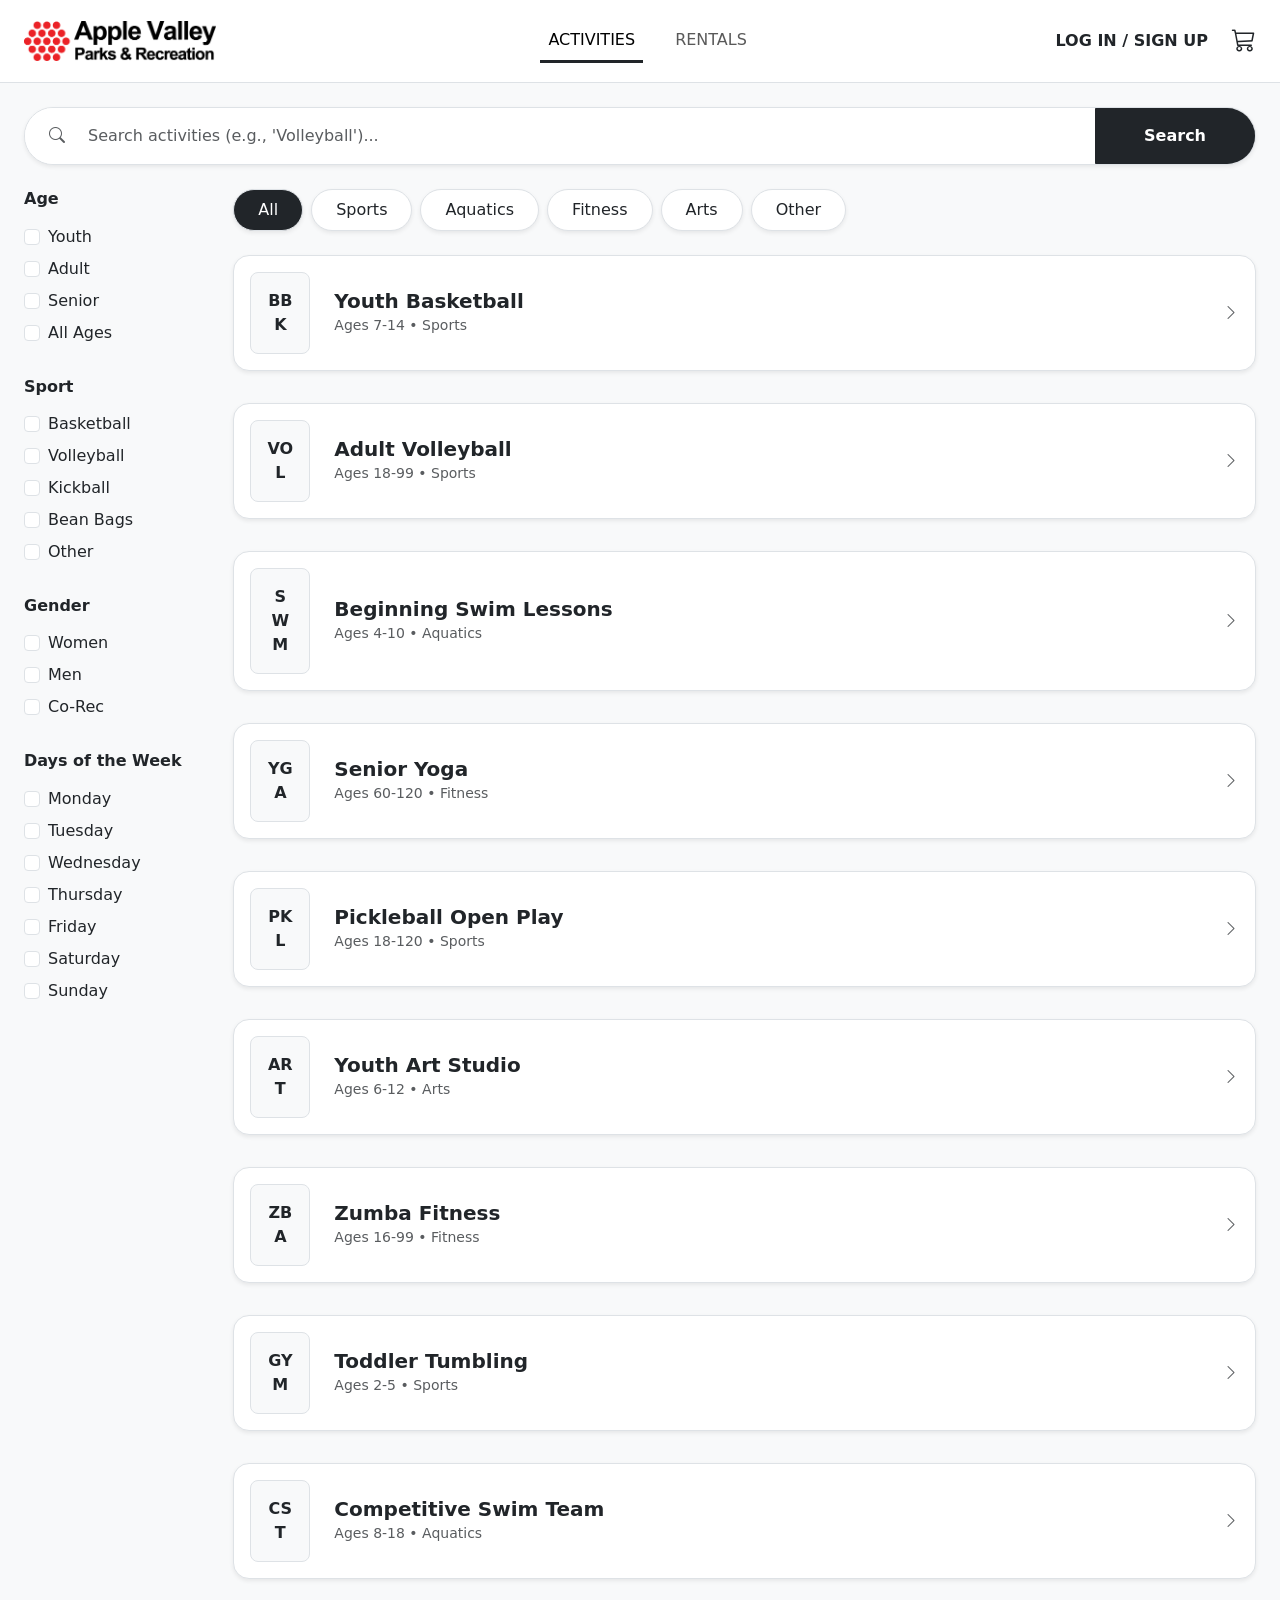
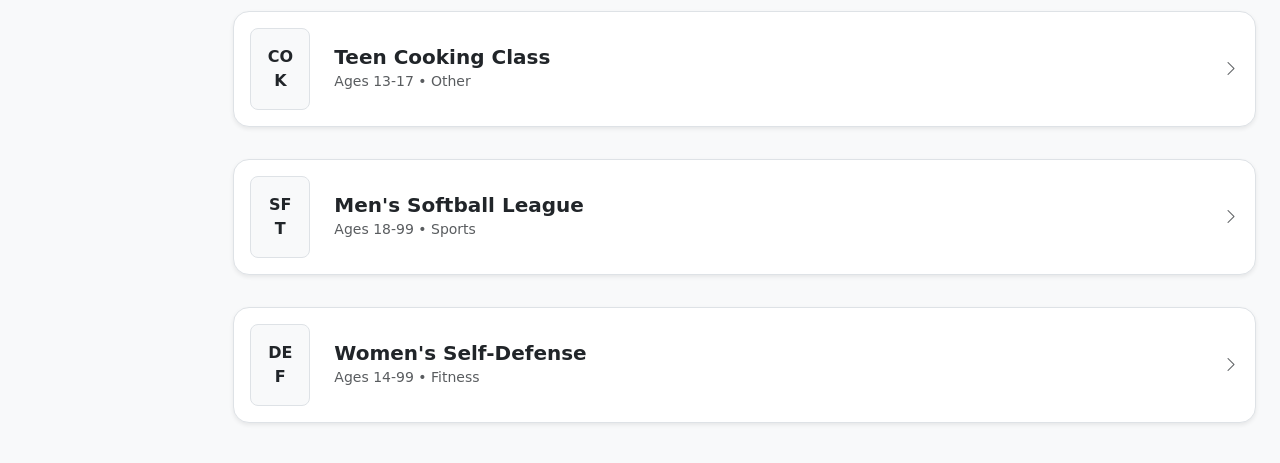
==== account.html @ 7d09435e "Created working prototype" ====
<!DOCTYPE html>
<html lang="en">
<head>
    <meta charset="UTF-8">
    <meta name="viewport" content="width=device-width, initial-scale=1.0">
    <title>Account - Apple Valley Parks & Rec</title>
    <link href="https://cdn.jsdelivr.net/npm/bootstrap@5.3.0/dist/css/bootstrap.min.css" rel="stylesheet">
    <link rel="stylesheet" href="https://cdn.jsdelivr.net/npm/bootstrap-icons@1.11.1/font/bootstrap-icons.css">
    <link rel="stylesheet" href="css/styles.css">
    <style>
        .member-card {
            border: 1px solid #000;
            border-radius: 1rem;
            padding: 1.25rem 1.5rem;
            display: flex;
            justify-content: space-between;
            align-items: center;
        }
        .btn-dark-rounded {
            background-color: #2d2f3b;
            color: white;
            border-radius: 0.75rem;
            padding: 0.5rem 1.5rem;
            border: none;
            font-weight: 500;
        }
        .btn-dark-rounded:hover {
            background-color: #1a1c24;
            color: white;
        }
        .form-control-custom {
            background-color: #f8f9fa;
            border-radius: 0.75rem;
            border: 1px solid #ced4da;
            padding: 0.6rem 1rem;
        }
    </style>
</head>
<body class="bg-white">

    <nav class="navbar navbar-expand-lg navbar-light bg-white border-bottom py-3">
        <div class="container-fluid px-4">
            <a class="navbar-brand d-flex align-items-center" href="index.html">
                <img src="/img/AVLogo.png" alt="Logo" width="auto" height="40" class="me-2">
            </a>
            <div class="collapse navbar-collapse justify-content-center">
                <ul class="navbar-nav gap-4">
                    <li class="nav-item"><a class="nav-link" href="index.html">ACTIVITIES</a></li>
                    <li class="nav-item"><a class="nav-link" href="rentals.html">RENTALS</a></li>
                </ul>
            </div>
            <div class="d-flex align-items-center gap-4">
                <a href="account.html" id="main-nav-link" class="text-decoration-none text-dark fw-bold border-bottom border-dark border-3">ACCOUNT</a>
                <a href="cart.html" class="text-dark position-relative">
                    <i class="bi bi-cart3 fs-4"></i>
                    <span id="cart-badge" class="position-absolute top-0 start-100 translate-middle badge rounded-pill bg-danger d-none" style="font-size: 0.6rem;">0</span>
                </a>
            </div>
        </div>
    </nav>

    <div class="container py-5">
        <div class="row gx-5">
            <div class="col-md-6">
                <h2 class="fw-bold mb-4">Family Members</h2>
                <div id="members-list"></div>
                
                <div class="d-flex gap-2 mt-3">
                    <button id="open-add-member" class="btn btn-dark-rounded">Add Family Member</button>
                    <button id="sign-out-btn" class="btn btn-outline-danger rounded-3 px-4">Sign Out</button>
                </div>
            </div>

            <div class="col-md-6">
                <div class="mb-5">
                    <h2 class="fw-bold mb-3">Address</h2>
                    <div class="d-flex align-items-start gap-3">
                        <p id="address-display" class="fs-5 mb-0 text-muted">No address provided</p>
                        <button id="edit-address-btn" class="btn btn-dark-rounded btn-sm">Edit</button>
                    </div>
                </div>

                <div>
                    <h2 class="fw-bold mb-3">Payment Methods</h2>
                    <p class="fs-5 mb-3">Mastercard ending in 4567</p>
                    <button id="add-payment-btn" class="btn btn-dark-rounded">Add Payment Method</button>
                </div>
            </div>
        </div>
    </div>

    <div class="modal fade" id="addMemberModal" tabindex="-1" aria-hidden="true">
        <div class="modal-dialog modal-dialog-centered">
            <div class="modal-content rounded-4 border-0 shadow">
                <div class="modal-header border-0 pb-0">
                    <h5 class="modal-title fw-bold fs-4">Add Household Member</h5>
                    <button type="button" class="btn-close" data-bs-dismiss="modal" aria-label="Close"></button>
                </div>
                <div class="modal-body p-4">
                    <form id="add-member-form">
                        <div class="mb-3">
                            <label class="form-label fw-bold">Full Name</label>
                            <input type="text" id="new-member-name" class="form-control form-control-custom" required>
                        </div>
                        <div class="mb-3">
                            <label class="form-label fw-bold">Age</label>
                            <input type="number" id="new-member-age" class="form-control form-control-custom" required>
                        </div>
                        <div class="mb-4">
                            <label class="form-label fw-bold d-block">Gender</label>
                            <div class="d-flex gap-3">
                                <div class="form-check">
                                    <input class="form-check-input" type="radio" name="new-gender" id="g-female" value="Female">
                                    <label class="form-check-label" for="g-female">Female</label>
                                </div>
                                <div class="form-check">
                                    <input class="form-check-input" type="radio" name="new-gender" id="g-male" value="Male" checked>
                                    <label class="form-check-label" for="g-male">Male</label>
                                </div>
                                <div class="form-check">
                                    <input class="form-check-input" type="radio" name="new-gender" id="g-other" value="Non-Binary">
                                    <label class="form-check-label" for="g-other">Non-Binary</label>
                                </div>
                            </div>
                        </div>
                        <button type="submit" class="btn btn-dark w-100 py-3 fw-bold rounded-pill shadow">Save Family Member</button>
                    </form>
                </div>
            </div>
        </div>
    </div>

    <div class="modal fade" id="addressModal" tabindex="-1" aria-hidden="true">
        <div class="modal-dialog modal-dialog-centered">
            <div class="modal-content rounded-4 border-0 shadow">
                <div class="modal-header border-0 pb-0">
                    <h5 class="fw-bold">Update Address</h5>
                    <button type="button" class="btn-close" data-bs-dismiss="modal"></button>
                </div>
                <div class="modal-body p-4">
                    <form id="edit-address-form">
                        <div class="mb-3">
                            <label class="form-label fw-bold">Street Address</label>
                            <input type="text" id="input-address" class="form-control form-control-custom" placeholder="e.g. 123 Apple Way" required>
                        </div>
                        <button type="submit" class="btn btn-dark w-100 py-3 rounded-pill fw-bold">Save Address</button>
                    </form>
                </div>
            </div>
        </div>
    </div>

    <script src="https://cdn.jsdelivr.net/npm/bootstrap@5.3.0/dist/js/bootstrap.bundle.min.js"></script>
    <script src="js/auth.js"></script>
    <script src="js/account.js"></script>
</body>
</html>
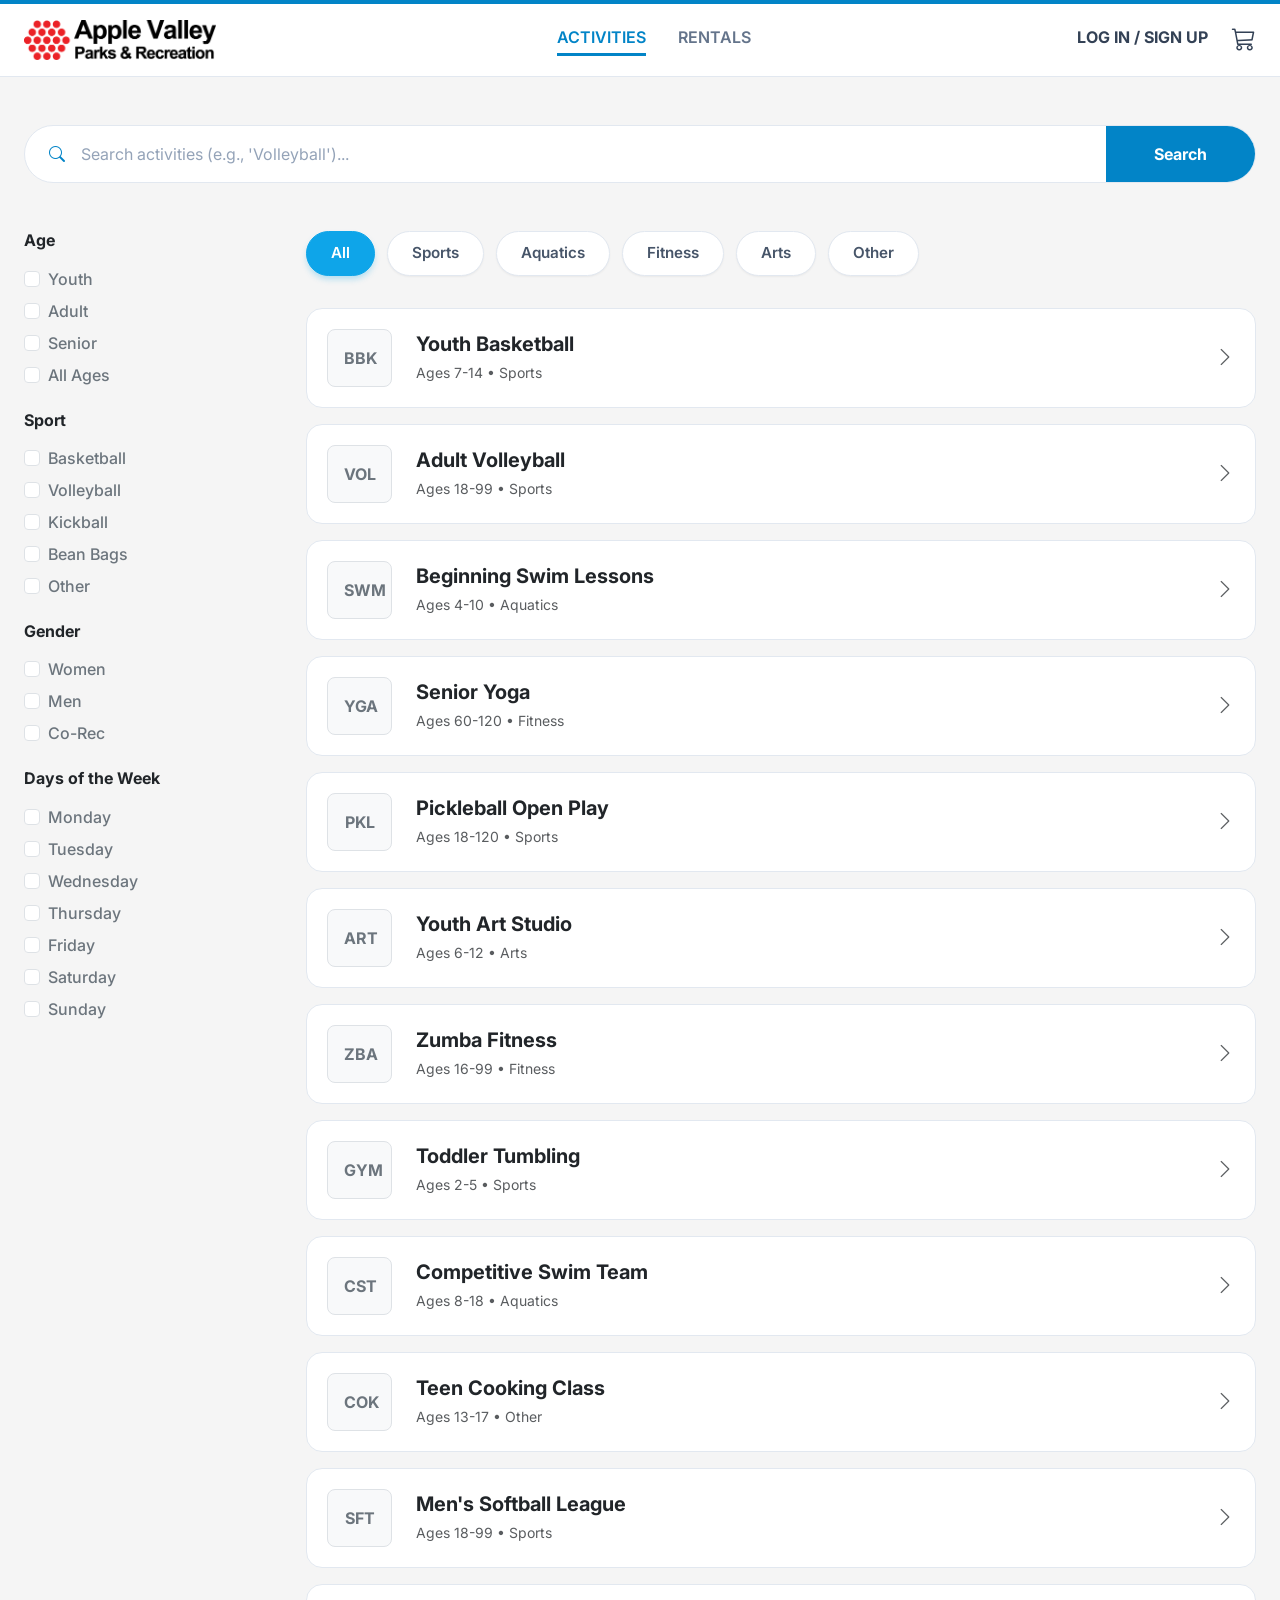
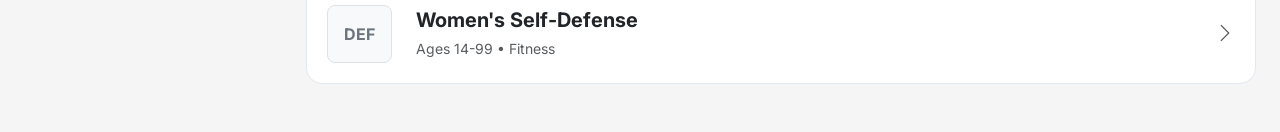
==== commit 2239661a: "UI improvements" ====
--- a/account.html
+++ b/account.html
@@ -7,83 +7,66 @@
     <link href="https://cdn.jsdelivr.net/npm/bootstrap@5.3.0/dist/css/bootstrap.min.css" rel="stylesheet">
     <link rel="stylesheet" href="https://cdn.jsdelivr.net/npm/bootstrap-icons@1.11.1/font/bootstrap-icons.css">
     <link rel="stylesheet" href="css/styles.css">
-    <style>
-        .member-card {
-            border: 1px solid #000;
-            border-radius: 1rem;
-            padding: 1.25rem 1.5rem;
-            display: flex;
-            justify-content: space-between;
-            align-items: center;
-        }
-        .btn-dark-rounded {
-            background-color: #2d2f3b;
-            color: white;
-            border-radius: 0.75rem;
-            padding: 0.5rem 1.5rem;
-            border: none;
-            font-weight: 500;
-        }
-        .btn-dark-rounded:hover {
-            background-color: #1a1c24;
-            color: white;
-        }
-        .form-control-custom {
-            background-color: #f8f9fa;
-            border-radius: 0.75rem;
-            border: 1px solid #ced4da;
-            padding: 0.6rem 1rem;
-        }
-    </style>
 </head>
-<body class="bg-white">
+<body>
 
-    <nav class="navbar navbar-expand-lg navbar-light bg-white border-bottom py-3">
-        <div class="container-fluid px-4">
-            <a class="navbar-brand d-flex align-items-center" href="index.html">
-                <img src="/img/AVLogo.png" alt="Logo" width="auto" height="40" class="me-2">
+    <nav class="site-header navbar navbar-expand-lg">
+        <div class="header-container">
+            <a class="brand-logo" href="index.html">
+                <img src="/img/AVLogo.png" alt="Logo" height="40">
             </a>
-            <div class="collapse navbar-collapse justify-content-center">
-                <ul class="navbar-nav gap-4">
-                    <li class="nav-item"><a class="nav-link" href="index.html">ACTIVITIES</a></li>
-                    <li class="nav-item"><a class="nav-link" href="rentals.html">RENTALS</a></li>
+            
+            <button class="navbar-toggler" type="button" data-bs-toggle="collapse" data-bs-target="#navbarNav">
+                <span class="navbar-toggler-icon"></span>
+            </button>
+            <div class="collapse navbar-collapse center-nav" id="navbarNav">
+                <ul class="nav-links">
+                    <li><a class="nav-link" href="index.html">ACTIVITIES</a></li>
+                    <li><a class="nav-link" href="rentals.html">RENTALS</a></li>
                 </ul>
             </div>
-            <div class="d-flex align-items-center gap-4">
-                <a href="account.html" id="main-nav-link" class="text-decoration-none text-dark fw-bold border-bottom border-dark border-3">ACCOUNT</a>
-                <a href="cart.html" class="text-dark position-relative">
-                    <i class="bi bi-cart3 fs-4"></i>
-                    <span id="cart-badge" class="position-absolute top-0 start-100 translate-middle badge rounded-pill bg-danger d-none" style="font-size: 0.6rem;">0</span>
+
+            <div class="user-actions">
+                <a href="account.html" id="main-nav-link" class="account-link active">ACCOUNT</a>
+                <a href="cart.html" class="cart-link">
+                    <i class="bi bi-cart3 cart-icon"></i>
+                    <span id="cart-badge" class="cart-badge d-none">0</span>
                 </a>
             </div>
         </div>
     </nav>
 
-    <div class="container py-5">
+
+    <div class="page-container">
         <div class="row gx-5">
-            <div class="col-md-6">
-                <h2 class="fw-bold mb-4">Family Members</h2>
+            
+            <div class="col-lg-6 mb-5 mb-lg-0">
+                <h2 class="fw-bold mb-4" style="color: #0f172a;">Family Members</h2>
+                
                 <div id="members-list"></div>
                 
-                <div class="d-flex gap-2 mt-3">
-                    <button id="open-add-member" class="btn btn-dark-rounded">Add Family Member</button>
-                    <button id="sign-out-btn" class="btn btn-outline-danger rounded-3 px-4">Sign Out</button>
+                <div class="d-flex flex-wrap gap-3 mt-4">
+                    <button id="open-add-member" class="btn-primary">Add Family Member</button>
+                    <button id="sign-out-btn" class="btn-danger-outline">Sign Out</button>
                 </div>
             </div>
 
-            <div class="col-md-6">
+            <div class="col-lg-6">
                 <div class="mb-5">
-                    <h2 class="fw-bold mb-3">Address</h2>
-                    <div class="d-flex align-items-start gap-3">
-                        <p id="address-display" class="fs-5 mb-0 text-muted">No address provided</p>
-                        <button id="edit-address-btn" class="btn btn-dark-rounded btn-sm">Edit</button>
+                    <h2 class="fw-bold mb-3" style="color: #0f172a;">Address</h2>
+                    <div class="info-card">
+                        <p id="address-display" class="fs-5 mb-0 text-secondary flex-grow-1">No address provided</p>
+                        <button id="edit-address-btn" class="btn-secondary">Edit</button>
                     </div>
                 </div>
 
                 <div>
-                    <h2 class="fw-bold mb-3">Payment Methods</h2>
-                    <p class="fs-5 mb-3">Mastercard ending in 4567</p>
-                    <button id="add-payment-btn" class="btn btn-dark-rounded">Add Payment Method</button>
+                    <h2 class="fw-bold mb-3" style="color: #0f172a;">Payment Methods</h2>
+                    <div class="info-card">
+                        <i class="bi bi-credit-card-2-front fs-3" style="color: #0284c7;"></i>
+                        <p class="fs-5 mb-0 flex-grow-1 text-secondary">Mastercard ending in 4567</p>
+                        <button id="add-payment-btn" class="btn-secondary">Add</button>
+                    </div>
                 </div>
             </div>
         </div>
@@ -91,39 +74,39 @@
 
     <div class="modal fade" id="addMemberModal" tabindex="-1" aria-hidden="true">
         <div class="modal-dialog modal-dialog-centered">
-            <div class="modal-content rounded-4 border-0 shadow">
-                <div class="modal-header border-0 pb-0">
-                    <h5 class="modal-title fw-bold fs-4">Add Household Member</h5>
+            <div class="modal-content custom-modal">
+                <div class="custom-modal-header">
+                    <h5 class="custom-modal-title">Add Household Member</h5>
                     <button type="button" class="btn-close" data-bs-dismiss="modal" aria-label="Close"></button>
                 </div>
-                <div class="modal-body p-4">
+                <div class="custom-modal-body">
                     <form id="add-member-form">
                         <div class="mb-3">
-                            <label class="form-label fw-bold">Full Name</label>
+                            <label class="form-label fw-bold text-secondary">Full Name</label>
                             <input type="text" id="new-member-name" class="form-control form-control-custom" required>
                         </div>
                         <div class="mb-3">
-                            <label class="form-label fw-bold">Age</label>
+                            <label class="form-label fw-bold text-secondary">Age</label>
                             <input type="number" id="new-member-age" class="form-control form-control-custom" required>
                         </div>
                         <div class="mb-4">
-                            <label class="form-label fw-bold d-block">Gender</label>
-                            <div class="d-flex gap-3">
+                            <label class="form-label fw-bold d-block text-secondary">Gender</label>
+                            <div class="d-flex gap-4">
                                 <div class="form-check">
                                     <input class="form-check-input" type="radio" name="new-gender" id="g-female" value="Female">
-                                    <label class="form-check-label" for="g-female">Female</label>
+                                    <label class="form-check-label fw-medium text-secondary" for="g-female">Female</label>
                                 </div>
                                 <div class="form-check">
                                     <input class="form-check-input" type="radio" name="new-gender" id="g-male" value="Male" checked>
-                                    <label class="form-check-label" for="g-male">Male</label>
+                                    <label class="form-check-label fw-medium text-secondary" for="g-male">Male</label>
                                 </div>
                                 <div class="form-check">
                                     <input class="form-check-input" type="radio" name="new-gender" id="g-other" value="Non-Binary">
-                                    <label class="form-check-label" for="g-other">Non-Binary</label>
+                                    <label class="form-check-label fw-medium text-secondary" for="g-other">Non-Binary</label>
                                 </div>
                             </div>
                         </div>
-                        <button type="submit" class="btn btn-dark w-100 py-3 fw-bold rounded-pill shadow">Save Family Member</button>
+                        <button type="submit" class="btn-primary w-100 py-3 mt-2">Save Family Member</button>
                     </form>
                 </div>
             </div>
@@ -132,18 +115,18 @@
 
     <div class="modal fade" id="addressModal" tabindex="-1" aria-hidden="true">
         <div class="modal-dialog modal-dialog-centered">
-            <div class="modal-content rounded-4 border-0 shadow">
-                <div class="modal-header border-0 pb-0">
-                    <h5 class="fw-bold">Update Address</h5>
+            <div class="modal-content custom-modal">
+                <div class="custom-modal-header">
+                    <h5 class="custom-modal-title">Update Address</h5>
                     <button type="button" class="btn-close" data-bs-dismiss="modal"></button>
                 </div>
-                <div class="modal-body p-4">
+                <div class="custom-modal-body">
                     <form id="edit-address-form">
-                        <div class="mb-3">
-                            <label class="form-label fw-bold">Street Address</label>
+                        <div class="mb-4">
+                            <label class="form-label fw-bold text-secondary">Street Address</label>
                             <input type="text" id="input-address" class="form-control form-control-custom" placeholder="e.g. 123 Apple Way" required>
                         </div>
-                        <button type="submit" class="btn btn-dark w-100 py-3 rounded-pill fw-bold">Save Address</button>
+                        <button type="submit" class="btn-primary w-100 py-3">Save Address</button>
                     </form>
                 </div>
             </div>
--- a/css/styles.css
+++ b/css/styles.css
@@ -0,0 +1,570 @@
+@import url('https://fonts.googleapis.com/css2?family=Inter:wght@400;600;700&display=swap');
+
+
+.member-card {
+background-color: white;
+border: 1px solid #e2e8f0;
+border-radius: 1rem;
+padding: 1.25rem 1.5rem;
+display: flex;
+justify-content: space-between;
+align-items: center;
+margin-bottom: 1rem;
+box-shadow: 0 1px 2px 0 rgba(0, 0, 0, 0.05);
+transition: border-color 0.2s;
+}
+.member-card:hover {
+border-color: #7dd3fc;
+}
+
+.form-control-custom {
+background-color: #f0f9ff;
+border-radius: 0.75rem;
+border: 1px solid #bae6fd;
+padding: 0.75rem 1rem;
+color: #334155;
+transition: all 0.2s;
+}
+.form-control-custom:focus {
+background-color: white;
+border-color: #38bdf8;
+box-shadow: 0 0 0 0.25rem rgba(56, 189, 248, 0.25);
+outline: none;
+}
+
+.btn-danger-outline {
+background-color: transparent;
+color: #ef4444;
+border: 2px solid #fca5a5;
+border-radius: 50rem;
+padding: 10px 24px;
+font-weight: 700;
+transition: all 0.2s;
+text-decoration: none;
+}
+.btn-danger-outline:hover {
+background-color: #ef4444;
+color: white;
+border-color: #ef4444;
+}
+
+.info-card {
+background: white;
+border: 1px solid #e2e8f0;
+border-radius: 1rem;
+padding: 1.5rem;
+display: flex;
+align-items: center;
+gap: 1.5rem;
+box-shadow: 0 1px 2px 0 rgba(0, 0, 0, 0.05);
+}
+
+body {
+    font-family: 'Inter', sans-serif;
+    color: #334155;
+    background-color: #f5f5f5;
+}
+
+ul {
+    list-style: none;
+    padding: 0;
+    margin: 0;
+}
+
+.page-container {
+    padding: 3rem 1.5rem;
+    max-width: 1400px;
+    margin: 0 auto;
+}
+
+.layout-grid {
+    display: grid;
+    grid-template-columns: 250px 1fr;
+    gap: 2rem;
+}
+
+@media (max-width: 768px) {
+    .layout-grid {
+        grid-template-columns: 1fr;
+    }
+}
+
+.site-header {
+    background-color: white;
+    border-bottom: 1px solid #e2e8f0;
+    /* Brand color stripe at the top */
+    border-top: 4px solid #0284c7; /* Sky Blue 600 */
+    padding: 1rem 0;
+    transition: all 0.3s ease;
+}
+
+.header-container {
+    display: flex;
+    align-items: center;
+    justify-content: space-between;
+    padding: 0 1.5rem;
+    width: 100%;
+}
+
+.brand-logo {
+    display: flex;
+    align-items: center;
+    margin-right: 1rem;
+}
+
+.center-nav {
+    justify-content: center;
+}
+
+.nav-links {
+    display: flex;
+    gap: 2rem;
+}
+
+.nav-link {
+    font-weight: 600;
+    color: #64748b;
+    text-decoration: none;
+    transition: color 0.2s;
+    padding-bottom: 0.25rem;
+}
+
+.nav-link:hover {
+    color: #0284c7;
+}
+
+.nav-link.active {
+    color: #0284c7;
+    border-bottom: 3px solid #0284c7;
+}
+
+.user-actions {
+    display: flex;
+    align-items: center;
+    gap: 1.5rem;
+}
+
+.account-link {
+    text-decoration: none;
+    color: #334155;
+    font-weight: 700;
+    transition: all 0.2s;
+    padding-bottom: 0.25rem; 
+    border-bottom: 3px solid transparent; 
+}
+
+.account-link:hover {
+    color: #0284c7;
+}
+
+.account-link.active {
+    color: #0284c7;
+    border-bottom: 3px solid #0284c7;
+}
+
+.cart-link {
+    color: #334155;
+    position: relative;
+    text-decoration: none;
+    transition: color 0.2s;
+}
+
+.cart-link:hover {
+    color: #0284c7;
+}
+
+.cart-icon {
+    font-size: 1.5rem;
+}
+
+.cart-badge {
+    position: absolute;
+    top: 0;
+    right: 0;
+    transform: translate(50%, -50%);
+    background-color: #ea580c;
+    color: white;
+    border-radius: 50rem;
+    padding: 0.25em 0.5em;
+    font-size: 0.65rem;
+    font-weight: 700;
+    box-shadow: 0 2px 4px rgba(234, 88, 12, 0.3);
+}
+
+.search-wrapper {
+    display: flex;
+    align-items: center;
+    background: white;
+    border: 1px solid #e2e8f0;
+    border-radius: 50rem;
+    margin-bottom: 3rem;
+    overflow: hidden;
+    transition: transform 0.2s, box-shadow 0.2s, border-color 0.2s;
+}
+
+.search-wrapper:focus-within {
+    transform: translateY(-2px);
+    box-shadow: 0 10px 25px -5px rgba(2, 132, 199, 0.1);
+    border-color: #7dd3fc;
+}
+
+.search-icon {
+    padding-left: 1.5rem;
+    padding-right: 0.5rem;
+    color: #0284c7;
+}
+
+.search-input {
+    flex-grow: 1;
+    border: none;
+    padding: 1rem 0.5rem;
+    outline: none;
+    background: transparent;
+    color: #334155;
+}
+
+.search-input::placeholder {
+    color: #94a3b8;
+}
+
+.clear-btn {
+    background: transparent;
+    border: none;
+    color: #94a3b8;
+    padding: 0 1rem;
+    cursor: pointer;
+    transition: color 0.2s;
+}
+
+.clear-btn:hover {
+    color: #ef4444;
+}
+
+.btn-search {
+    background-color: #0284c7;
+    color: white;
+    border: none;
+    padding: 1rem 3rem;
+    font-weight: 700;
+    cursor: pointer;
+    transition: background-color 0.2s;
+}
+
+.btn-search:hover {
+    background-color: #0369a1;
+}
+
+#filter-sidebar {
+    position: sticky;
+    top: 20px;
+}
+
+.filter-title {
+    font-weight: 700;
+    text-transform: uppercase;
+    font-size: 0.875rem;
+    margin-bottom: 1rem;
+    color: #0f172a;
+    letter-spacing: 0.05em;
+}
+
+.catalog-tabs {
+    display: flex;
+    flex-wrap: wrap;
+    gap: 0.75rem;
+    margin-bottom: 2rem;
+    padding: 0;
+}
+
+.catalog-tab-btn {
+    display: inline-block;
+    background-color: white;
+    border: 1px solid #e2e8f0;
+    color: #475569;
+    border-radius: 50rem;
+    padding: 10px 24px;
+    font-weight: 600;
+    font-size: 0.95rem;
+    cursor: pointer;
+    transition: all 0.2s ease;
+    font-family: inherit;
+    outline: none; 
+    box-shadow: 0 1px 2px 0 rgba(0, 0, 0, 0.05);
+}
+
+.catalog-tab-btn:hover {
+    border-color: #7dd3fc;
+    color: #0284c7;
+    background-color: #f0f9ff;
+    transform: translateY(-1px);
+}
+
+.catalog-tab-btn.active {
+    background-color: #0ea5e9;
+    border-color: #0ea5e9;
+    color: white;
+    box-shadow: 0 4px 6px -1px rgba(14, 165, 233, 0.3);
+}
+
+.activity-list {
+    display: flex;
+    flex-direction: column;
+    gap: 1rem;
+}
+
+.activity-card {
+    background: white;
+    border-radius: 16px;
+    border: 1px solid #e2e8f0;
+    padding: 20px;
+    transition: all 0.3s ease;
+    display: flex;
+    justify-content: space-between;
+    align-items: center;
+}
+
+.activity-card:hover {
+    box-shadow: 0 10px 15px -3px rgba(0, 0, 0, 0.05);
+    border-color: #7dd3fc;
+    transform: translateY(-2px);
+}
+
+.btn-primary {
+    background-color: #0284c7;
+    color: white;
+    border: none;
+    border-radius: 50rem;
+    padding: 12px 24px;
+    font-weight: 700;
+    transition: all 0.2s;
+    cursor: pointer;
+}
+
+.btn-primary:hover {
+    background-color: #0369a1;
+    transform: scale(1.02);
+    box-shadow: 0 4px 6px -1px rgba(2, 132, 199, 0.2);
+}
+
+.btn-secondary {
+    background-color: transparent;
+    color: #0284c7;
+    border: 2px solid #0284c7;
+    border-radius: 50rem;
+    padding: 10px 24px;
+    font-weight: 700;
+    text-decoration: none;
+    transition: all 0.2s;
+    display: inline-block;
+}
+
+.btn-secondary:hover {
+    background-color: #0284c7;
+    color: white;
+}
+
+.btn-cancel {
+    background-color: #f1f5f9;
+    color: #475569;
+    border: 1px solid #cbd5e1;
+    border-radius: 10px;
+    padding: 10px;
+    width: 100%;
+    font-weight: 600;
+    cursor: pointer;
+    transition: all 0.2s;
+}
+
+.btn-cancel:hover {
+    background-color: #e2e8f0;
+    color: #0f172a;
+}
+
+.custom-modal {
+    background: white;
+    border-radius: 1rem;
+    box-shadow: 0 20px 25px -5px rgba(0, 0, 0, 0.1), 0 10px 10px -5px rgba(0, 0, 0, 0.04);
+    overflow: hidden;
+    border: 1px solid #f1f5f9;
+}
+
+.custom-modal-header {
+    display: flex;
+    justify-content: space-between;
+    align-items: center;
+    padding: 1.5rem 1.5rem 0;
+}
+
+.custom-modal-title {
+    font-weight: 700;
+    margin: 0;
+    font-size: 1.25rem;
+    color: #0f172a;
+}
+
+.custom-modal-body {
+    padding: 1.5rem;
+}
+
+.custom-modal-footer {
+    padding: 0 1.5rem 1.5rem;
+}
+
+.modal-subtitle {
+    color: #64748b;
+    font-size: 0.875rem;
+    margin-bottom: 1.5rem;
+}
+
+.member-list {
+    display: flex;
+    flex-direction: column;
+    gap: 0.5rem;
+}
+
+.loading-text {
+    text-align: center;
+    padding: 1rem 0;
+    color: #0ea5e9;
+    font-weight: 600;
+}
+
+.auth-body {
+    padding: 2rem 1.5rem;
+}
+
+.auth-icon {
+    font-size: 3.5rem;
+    color: #0284c7;
+    display: block;
+    margin-bottom: 1rem;
+}
+
+.auth-desc {
+    color: #64748b;
+    margin-bottom: 1.5rem;
+}
+
+.auth-actions {
+    display: flex;
+    flex-direction: column;
+    gap: 0.75rem;
+}
+
+.custom-toast-container {
+    position: fixed;
+    bottom: 0;
+    right: 0;
+    padding: 1rem;
+    z-index: 1055;
+}
+
+.custom-toast {
+    background-color: #0284c7;
+    color: white;
+    border-radius: 0.5rem;
+    box-shadow: 0 10px 15px -3px rgba(2, 132, 199, 0.3);
+}
+
+.toast-content {
+    display: flex;
+    align-items: center;
+    justify-content: space-between;
+    padding: 0.75rem 1rem;
+}
+
+.toast-message {
+    font-weight: 600;
+}
+
+.selection-btn {
+    background-color: white;
+    border: 2px solid #e2e8f0;
+    color: #334155;
+    transition: all 0.2s ease;
+    cursor: pointer;
+    outline: none;
+    font-family: inherit;
+}
+
+.selection-btn:not(.disabled):hover {
+    background-color: #f0f9ff;
+    border-color: #38bdf8;
+    transform: translateY(-2px);
+    color: black;
+    box-shadow: 0 4px 6px -1px rgba(2, 132, 199, 0.1);
+}
+
+.selection-btn.disabled {
+    cursor: not-allowed;
+    background-color: #f8fafc;
+}
+
+.summary-card {
+    background: white;
+    border: 1px solid #e2e8f0;
+    border-radius: 1rem;
+    padding: 1.5rem;
+    box-shadow: 0 4px 6px -1px rgba(0, 0, 0, 0.05);
+}
+.back-link {
+    color: #64748b;
+    text-decoration: none;
+    font-weight: 600;
+    transition: color 0.2s;
+}
+.back-link:hover {
+    color: #0284c7;
+}
+.total-price {
+    color: #0284c7;
+}
+
+.prototype-message-card {
+    background: white;
+    border: 1px solid #e2e8f0;
+    border-radius: 1.5rem;
+    padding: 4rem 2rem;
+    text-align: center;
+    max-width: 600px;
+    margin: 4rem auto;
+    box-shadow: 0 10px 15px -3px rgba(0, 0, 0, 0.05);
+}
+.prototype-icon {
+    font-size: 4rem;
+    color: #0284c7; /* Sky Blue 600 */
+    margin-bottom: 1.5rem;
+    display: inline-block;
+}
+
+.signup-card {
+    max-width: 450px;
+    border-radius: 1.5rem;
+    border: 1px solid #dee2e6;
+}
+.form-control-custom {
+    background-color: #f8f9fa;
+    border-radius: 0.75rem;
+    border: 1px solid #ced4da;
+    padding: 0.6rem 1rem;
+}
+.btn-signup {
+    background-color: #2d2f3b;
+    color: white;
+    border-radius: 1rem;
+    padding: 0.75rem 2.5rem;
+    font-weight: bold;
+}
+.btn-signup:hover {
+    background-color: #1a1c24;
+    color: white;
+}
+
+.signup-card {
+    max-width: 450px;
+    width: 100%;
+    background: white;
+    border-radius: 1.5rem;
+    border: 1px solid #e2e8f0;
+    box-shadow: 0 20px 25px -5px rgba(0, 0, 0, 0.1), 0 10px 10px -5px rgba(0, 0, 0, 0.04);
+}
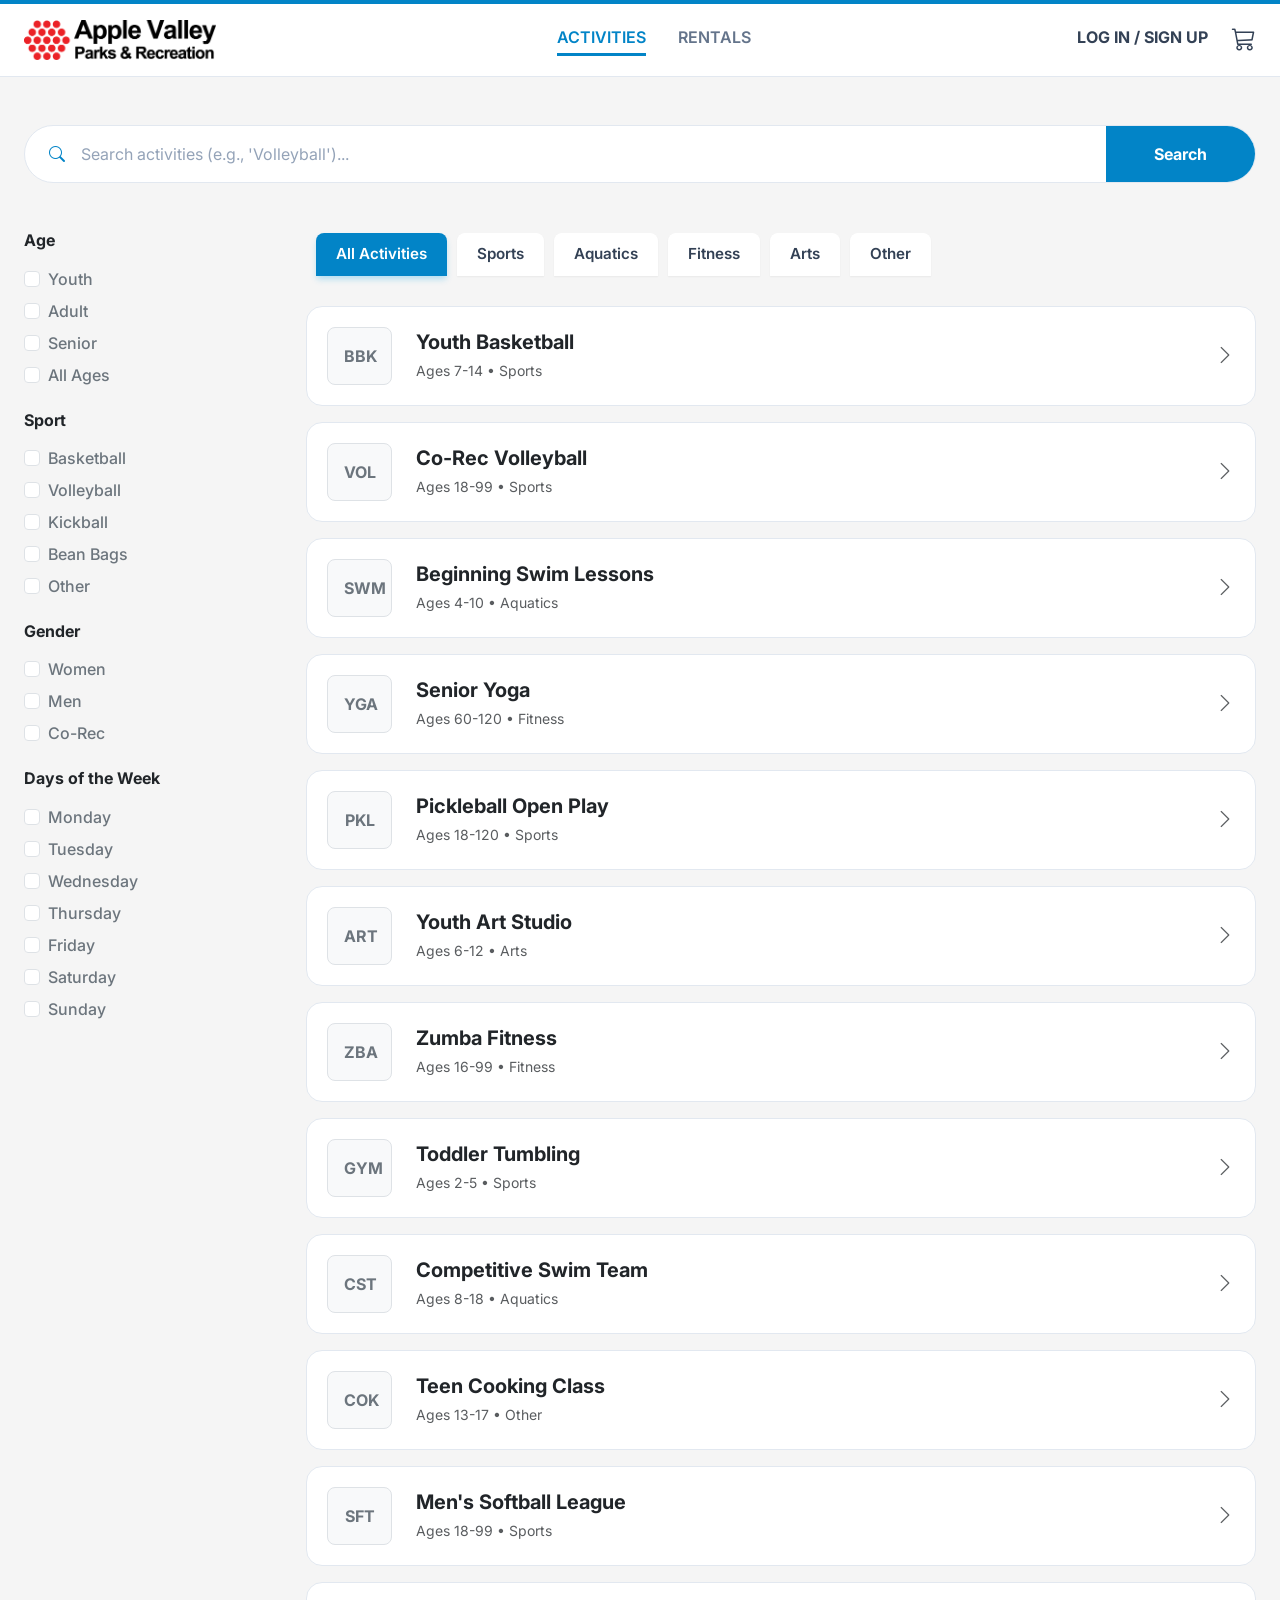
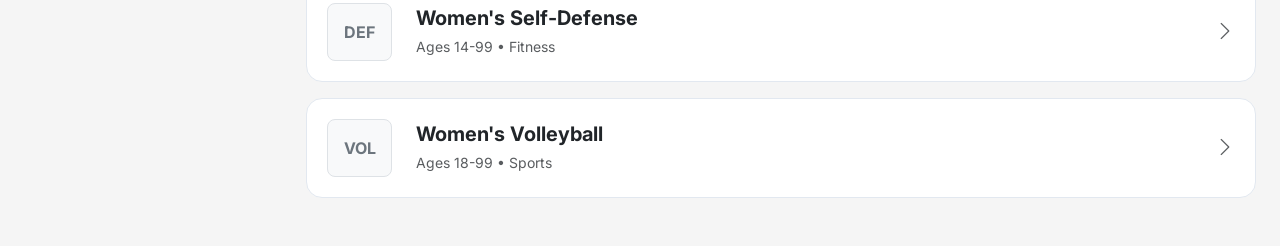
==== commit 11bd0941: "Updated UI" ====
--- a/account.html
+++ b/account.html
@@ -76,7 +76,7 @@
         <div class="modal-dialog modal-dialog-centered">
             <div class="modal-content custom-modal">
                 <div class="custom-modal-header">
-                    <h5 class="custom-modal-title">Add Household Member</h5>
+                    <h5 class="custom-modal-title">Add Family Member</h5>
                     <button type="button" class="btn-close" data-bs-dismiss="modal" aria-label="Close"></button>
                 </div>
                 <div class="custom-modal-body">
@@ -93,11 +93,11 @@
                             <label class="form-label fw-bold d-block text-secondary">Gender</label>
                             <div class="d-flex gap-4">
                                 <div class="form-check">
-                                    <input class="form-check-input" type="radio" name="new-gender" id="g-female" value="Female">
+                                    <input class="form-check-input" type="radio" name="new-gender" id="g-female" value="Female" checked>
                                     <label class="form-check-label fw-medium text-secondary" for="g-female">Female</label>
                                 </div>
                                 <div class="form-check">
-                                    <input class="form-check-input" type="radio" name="new-gender" id="g-male" value="Male" checked>
+                                    <input class="form-check-input" type="radio" name="new-gender" id="g-male" value="Male">
                                     <label class="form-check-label fw-medium text-secondary" for="g-male">Male</label>
                                 </div>
                                 <div class="form-check">
--- a/css/styles.css
+++ b/css/styles.css
@@ -567,4 +567,45 @@
     border-radius: 1.5rem;
     border: 1px solid #e2e8f0;
     box-shadow: 0 20px 25px -5px rgba(0, 0, 0, 0.1), 0 10px 10px -5px rgba(0, 0, 0, 0.04);
+}
+
+.catalog-tabs {
+    display: flex;
+    gap: 4px;
+    margin-bottom: 2rem;
+    padding: 0 10px;
+    gap: 10px;
+    border-bottom: 2px solid var(--slate-200);
+}
+
+.catalog-tab-btn {
+    background: #fff;
+    border: 1px solid var(--slate-200);
+    border-bottom: none;
+    padding: 10px 20px;
+    font-weight: 600;
+    font-size: 0.95rem;
+    color: var(--slate-600);
+    cursor: pointer;
+    transition: all 0.2s ease;
+    font-family: inherit;
+    outline: none;
+    
+    border-radius: 8px 8px 0 0; 
+    
+    position: relative;
+    bottom: -2px;
+    z-index: 1;
+}
+
+.catalog-tab-btn:hover {
+    color: var(--primary);
+    background-color: var(--slate-50);
+}
+
+.catalog-tab-btn.active {
+    background-color: #0284c7;
+    color: white;
+    border-bottom: 3px solid var(--primary); 
+    z-index: 2;
 }
